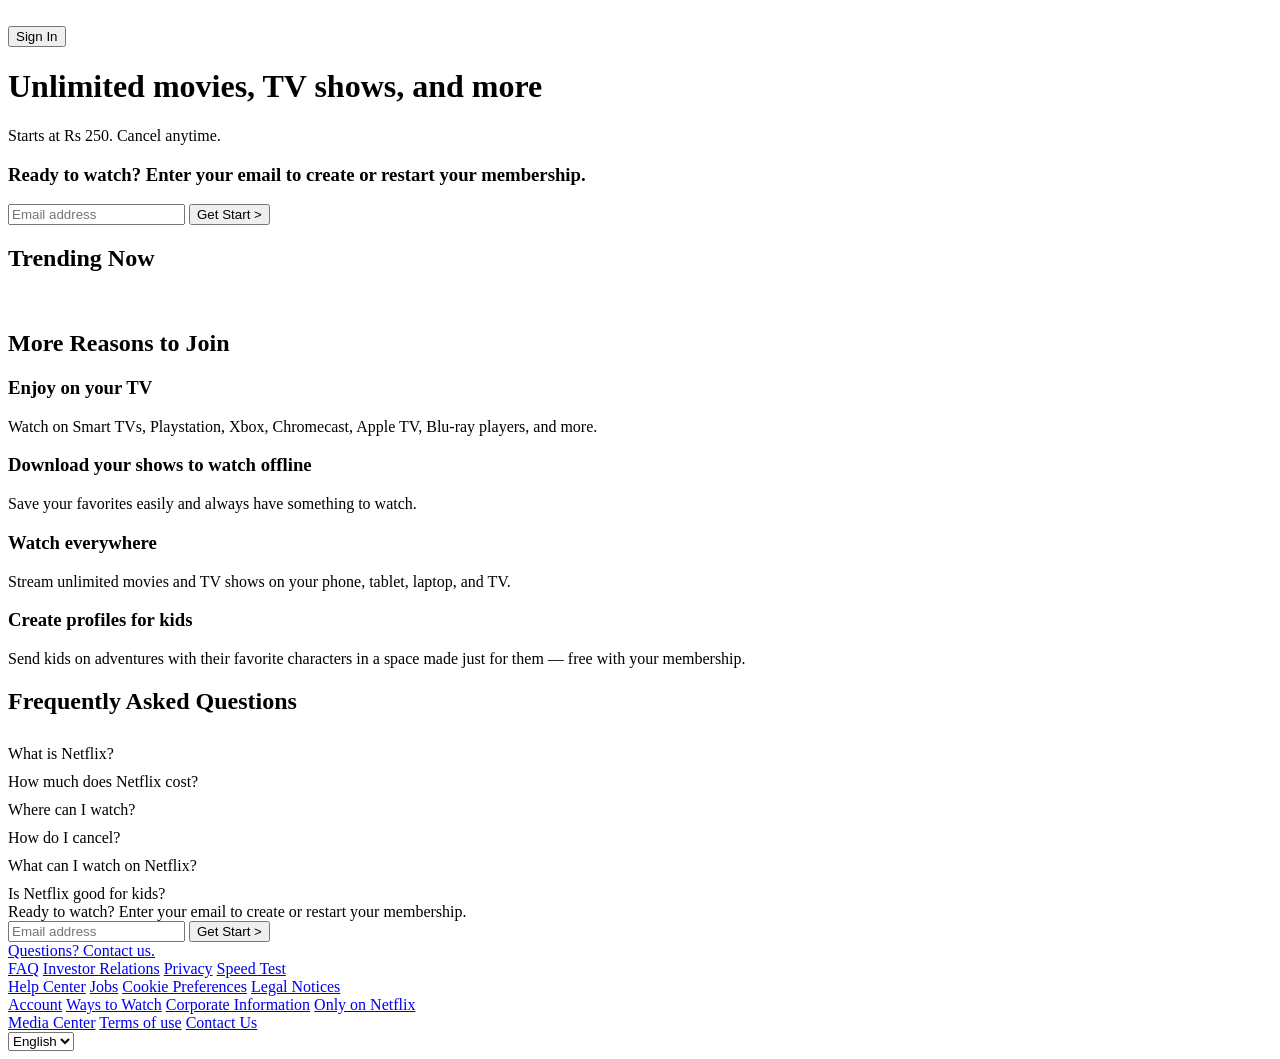
==== Netflix Clone/index.html @ eaae76aa "Create index.html" ====
<!DOCTYPE html>
<html lang="en">

<head>
    <meta charset="UTF-8">
    <meta name="viewport" content="width=device-width, initial-scale=1.0">
    <title>Netflix Pakistan - Watch TV Shows Online, Watch Movies Online</title>
    <link rel="shortcut icon" href="images/favicon.ico" type="image/x-icon">
    <link rel="stylesheet" href="style.css">
</head>

<body>
    <div class="section">
        <nav>
            <span><img src="images/Netflix_Logo_PMS.png" alt=""></span>
            <div>
                <button class="btn">Sign In</button>
            </div>
        </nav>
        <div class="demo">
            <h1 class="first-heading">Unlimited movies, TV shows, and more</h1>
            <p class="first-para">Starts at Rs 250. Cancel anytime.</p>
            <h3 class="third-heading">Ready to watch? Enter your email to create or restart your membership.</h3>
            <div class="email-box">
                <input type="text" placeholder="Email address">
                <button class="get-started">Get Start &gt;</button>
            </div>

        </div>
    </div>
    <div class="line"></div>

    <div class="images">

        <h2>Trending Now</h2>
        <div class="grid">
            <img src="images/Dhurandhar.webp" alt="">
            <img src="images/Taskaree.webp" alt="">
            <img src="images/The Night Agent.webp" alt="">
            <img src="images/Tere Ishk Mein.webp" alt="">
            <img src="images/Stranger Things.webp" alt="">
        </div>
        <h2>More Reasons to Join</h2>
        <div class="boxes">
            <div class="box1">
                <h3>Enjoy on your TV</h3>
                <p>Watch on Smart TVs, Playstation, Xbox, Chromecast, Apple TV, Blu-ray players, and more.</p>
            </div>
            <div class="box2">
                <h3>Download your shows to watch offline</h3>
                <p>Save your favorites easily and always have something to watch.</p>
            </div>
            <div class="box3">
                <h3>Watch everywhere</h3>
                <p>Stream unlimited movies and TV shows on your phone, tablet, laptop, and TV.</p>
            </div>
            <div class="box4">
                <h3>Create profiles for kids</h3>
                <p>Send kids on adventures with their favorite characters in a space made just for them — free with your
                    membership.</p>
            </div>
        </div>
    </div>
    <div class="line"></div>

    <section class="faqs">
        <h2>Frequently Asked Questions</h2>
        <div class="box">
            <span>What is Netflix?</span>
            <svg xmlns="http://www.w3.org/2000/svg" viewBox="0 0 24 24" width="24" height="24" color="currentColor"
                fill="none" stroke="white" stroke-width="1.5" stroke-linecap="round" stroke-linejoin="round">
                <path d="M12 4V20M20 12H4" />
            </svg>
        </div>

        <div class="box">
            <span>How much does Netflix cost?</span>
            <svg xmlns="http://www.w3.org/2000/svg" viewBox="0 0 24 24" width="24" height="24" color="currentColor"
                fill="none" stroke="white" stroke-width="1.5" stroke-linecap="round" stroke-linejoin="round">
                <path d="M12 4V20M20 12H4" />
            </svg>
        </div>
        <div class="box">
            <span>Where can I watch?</span>
            <svg xmlns="http://www.w3.org/2000/svg" viewBox="0 0 24 24" width="24" height="24" color="currentColor"
                fill="none" stroke="white" stroke-width="1.5" stroke-linecap="round" stroke-linejoin="round">
                <path d="M12 4V20M20 12H4" />
            </svg>
        </div>
        <div class="box">
            <span>How do I cancel?</span>
            <svg xmlns="http://www.w3.org/2000/svg" viewBox="0 0 24 24" width="24" height="24" color="currentColor"
                fill="none" stroke="white" stroke-width="1.5" stroke-linecap="round" stroke-linejoin="round">
                <path d="M12 4V20M20 12H4" />
            </svg>
        </div>
        </div>
        <div class="box">
            <span>What can I watch on Netflix?</span>
            <svg xmlns="http://www.w3.org/2000/svg" viewBox="0 0 24 24" width="24" height="24" color="currentColor"
                fill="none" stroke="white" stroke-width="1.5" stroke-linecap="round" stroke-linejoin="round">
                <path d="M12 4V20M20 12H4" />
            </svg>
        </div>

        <div class="box">
            <span>Is Netflix good for kids?</span>
            <svg xmlns="http://www.w3.org/2000/svg" viewBox="0 0 24 24" width="24" height="24" color="currentColor"
                fill="none" stroke="white" stroke-width="1.5" stroke-linecap="round" stroke-linejoin="round">
                <path d="M12 4V20M20 12H4" />
            </svg>
        </div>
        <div class="last">
            <div class="heading">
                <div>Ready to watch? Enter your email to create or restart your membership.</div>
                <input type="text" placeholder="Email address">
                <button>Get Start &gt;</button>
            </div>
        </div>
    </section>

    <div class="line"></div>

    <div class="contact">

        <a href="Questions? Contact us.">Questions? Contact us.</a>
    </div>
    <footer>
        <div class="items">
            <a href="faq">FAQ</a>
            <a href="Investor Relations">Investor Relations</a>
            <a href="Privacy">Privacy</a>
            <a href="Speed Test">Speed Test</a>
        </div>
        <div class="items">
            <a href="Help Center">Help Center</a>
            <a href="Jobs">Jobs</a>
            <a href="Cookie Preferences">Cookie Preferences</a>
            <a href="Legal Notices">Legal Notices</a>
        </div>
        <div class="items">
            <a href="Account">Account</a>
            <a href="Ways to Watch">Ways to Watch</a>
            <a href="Corporate Information">Corporate Information</a>
            <a href="Only on Netflix">Only on Netflix</a>
        </div>
        <div class="items">
            <a href="Media Center">Media Center</a>
            <a href="Terms of use">Terms of use</a>
            <a href="Contact Us">Contact Us</a>
        </div>

        <select name="" id="">
            <option value="">English</option>
        </select>

    </footer>


</body>

</html>
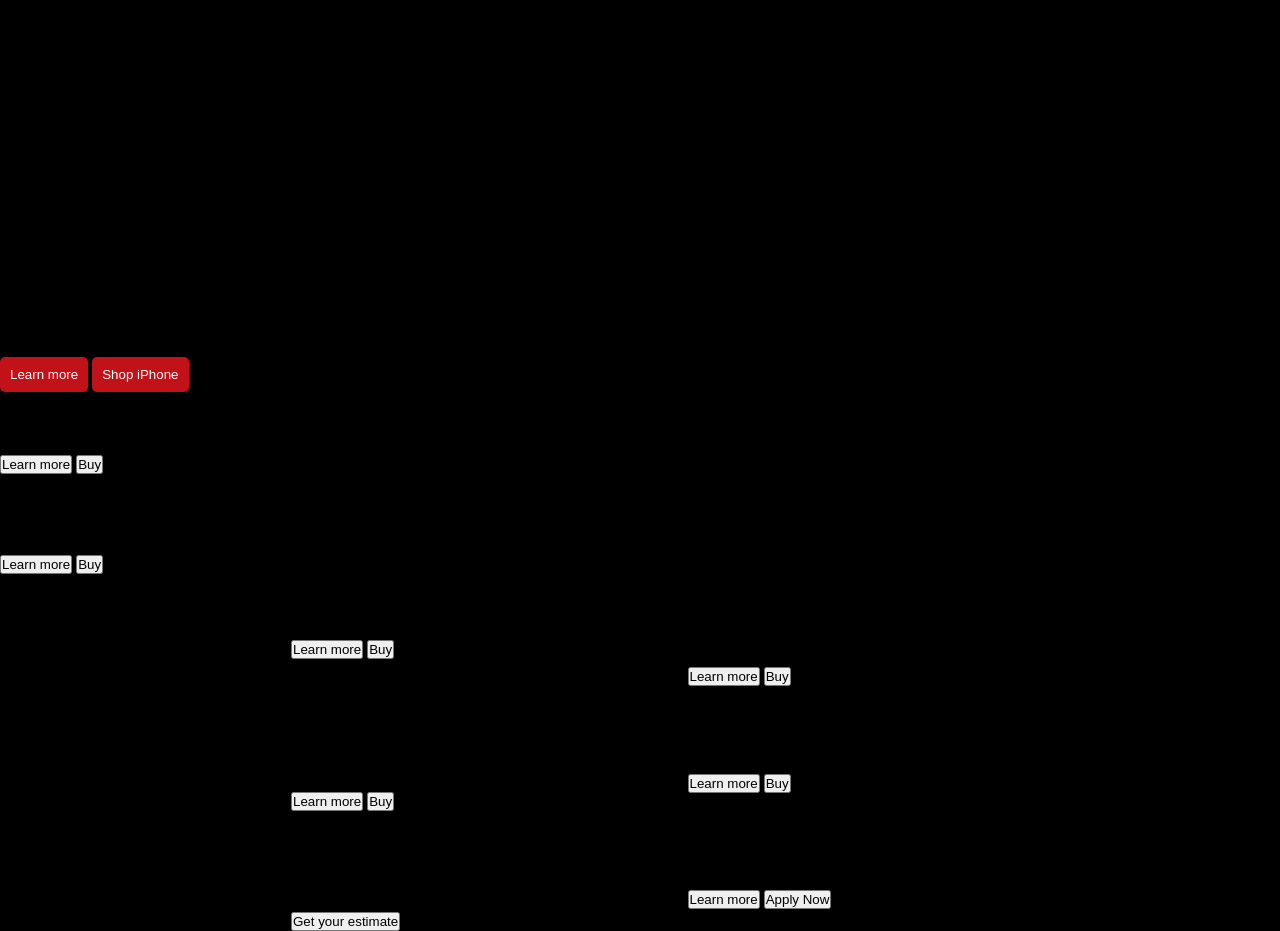
==== commit e7cafbf3: "Update index.html" ====
--- a/Netflix Clone/index.html
+++ b/Netflix Clone/index.html
@@ -4,159 +4,159 @@
 <head>
     <meta charset="UTF-8">
     <meta name="viewport" content="width=device-width, initial-scale=1.0">
-    <title>Netflix Pakistan - Watch TV Shows Online, Watch Movies Online</title>
-    <link rel="shortcut icon" href="images/favicon.ico" type="image/x-icon">
+    <link rel="shortcut icon" href="" type="image/x-icon">
     <link rel="stylesheet" href="style.css">
+    <title>Apple</title>
 </head>
 
 <body>
-    <div class="section">
-        <nav>
-            <span><img src="images/Netflix_Logo_PMS.png" alt=""></span>
+    <header>
+        <div class="nav-bar">
+            <ul>
+                <svg class="apple" height="44" viewBox="0 0 14 44" width="14" xmlns="http://www.w3.org/2000/svg">
+                    <path
+                        d="m13.0729 17.6825a3.61 3.61 0 0 0 -1.7248 3.0365 3.5132 3.5132 0 0 0 2.1379 3.2223 8.394 8.394 0 0 1 -1.0948 2.2618c-.6816.9812-1.3943 1.9623-2.4787 1.9623s-1.3633-.63-2.613-.63c-1.2187 0-1.6525.6507-2.644.6507s-1.6834-.9089-2.4787-2.0243a9.7842 9.7842 0 0 1 -1.6628-5.2776c0-3.0984 2.014-4.7405 3.9969-4.7405 1.0535 0 1.9314.6919 2.5924.6919.63 0 1.6112-.7333 2.8092-.7333a3.7579 3.7579 0 0 1 3.1604 1.5802zm-3.7284-2.8918a3.5615 3.5615 0 0 0 .8469-2.22 1.5353 1.5353 0 0 0 -.031-.32 3.5686 3.5686 0 0 0 -2.3445 1.2084 3.4629 3.4629 0 0 0 -.8779 2.1585 1.419 1.419 0 0 0 .031.2892 1.19 1.19 0 0 0 .2169.0207 3.0935 3.0935 0 0 0 2.1586-1.1368z">
+                    </path>
+                </svg>
+                <li>store</li>
+                <li>Mac</li>
+                <li>iPad</li>
+                <li>iPhone</li>
+                <li>Watch</li>
+                <li>Vision</li>
+                <li>AirPods</li>
+                <li>TV & Home</li>
+                <li>Entertainment</li>
+                <li>Accessories</li>
+                <li>Support</li>
+                <svg class="search" xmlns="http://www.w3.org/2000/svg" width="15px" height="44px" viewBox="0 0 15 44">
+                    <path
+                        d="M14.298,27.202l-3.87-3.87c0.701-0.929,1.122-2.081,1.122-3.332c0-3.06-2.489-5.55-5.55-5.55c-3.06,0-5.55,2.49-5.55,5.55 c0,3.061,2.49,5.55,5.55,5.55c1.251,0,2.403-0.421,3.332-1.122l3.87,3.87c0.151,0.151,0.35,0.228,0.548,0.228 s0.396-0.076,0.548-0.228C14.601,27.995,14.601,27.505,14.298,27.202z M1.55,20c0-2.454,1.997-4.45,4.45-4.45 c2.454,0,4.45,1.997,4.45,4.45S8.454,24.45,6,24.45C3.546,24.45,1.55,22.454,1.55,20z">
+                    </path>
+                </svg>
+                <svg height="44" viewBox="0 0 14 44" width="14" xmlns="http://www.w3.org/2000/svg">
+                    <path
+                        d="m11.3535 16.0283h-1.0205a3.4229 3.4229 0 0 0 -3.333-2.9648 3.4229 3.4229 0 0 0 -3.333 2.9648h-1.02a2.1184 2.1184 0 0 0 -2.117 2.1162v7.7155a2.1186 2.1186 0 0 0 2.1162 2.1167h8.707a2.1186 2.1186 0 0 0 2.1168-2.1167v-7.7155a2.1184 2.1184 0 0 0 -2.1165-2.1162zm-4.3535-1.8652a2.3169 2.3169 0 0 1 2.2222 1.8652h-4.4444a2.3169 2.3169 0 0 1 2.2222-1.8652zm5.37 11.6969a1.0182 1.0182 0 0 1 -1.0166 1.0171h-8.7069a1.0182 1.0182 0 0 1 -1.0165-1.0171v-7.7155a1.0178 1.0178 0 0 1 1.0166-1.0166h8.707a1.0178 1.0178 0 0 1 1.0164 1.0166z">
+                    </path>
+                </svg>
+            </ul>
+        </div>
+    </header>
+
+    <main>
+        <section class="hero">
+            <div class="img">
+                <img src="Images/hero_iphone.jpg" alt="">
+            </div>
+            <div class="content">
+                <h1 class="iphone-title">iPhone</h1>
+                <p class="iphone-lineup">Meet the latest iPhone lineup.</p>
+                <div class="btn-group-1">
+                    <button class="btn btn-1">Learn more</button>
+                    <button class="btn btn-2">Shop iPhone</button>
+                </div>
+            </div>
+        </section>
+
+        <section class="second">
+            <div class="img">
+                <img src="Images/hero_macbook.jpg" alt="">
+            </div>
+            <div class="content-MacBook">
+                <h2>MacBook Neo</h2>
+                <p>Amazing Mac. Surprising price.</p>
+                <div class="btn-group-2">
+                    <button class="btn-1">Learn more</button>
+                    <button class="btn-2">Buy</button>
+                </div>
+            </div>
+        </section>
+
+        <section class="third">
+            <div class="img">
+                <img src="Images/hero_ipad_large.jpg" alt="">
+            </div>
             <div>
-                <button class="btn">Sign In</button>
+                <h2>iPad Pro</h2>
+                <p>Advanced AI performance <br> and game-changing capabilities.</p>
             </div>
-        </nav>
-        <div class="demo">
-            <h1 class="first-heading">Unlimited movies, TV shows, and more</h1>
-            <p class="first-para">Starts at Rs 250. Cancel anytime.</p>
-            <h3 class="third-heading">Ready to watch? Enter your email to create or restart your membership.</h3>
-            <div class="email-box">
-                <input type="text" placeholder="Email address">
-                <button class="get-started">Get Start &gt;</button>
+            <div class="btn-group-3">
+                <button class="btn-1">Learn more</button>
+                <button class="btn-2">Buy</button>
+            </div>
+        </section>
+
+        <section class="grid">
+            <div class="img-1">
+                <img class="picture" src="Images/promo_ipad_air.jpg" alt="">
+                <img class="picture-2" src="Images/promo_logo_ipad.png" alt="">
+                <p>Now supercharged by M4.</p>
+                <div>
+                    <button class="btn-1">Learn more</button>
+                    <button class="btn-2">Buy</button>
+                </div>
             </div>
 
-        </div>
-    </div>
-    <div class="line"></div>
+            <div class="img-2">
+                <img src="Images/promo_macbook_pro.jpg" alt="">
+                <h2>MacBook Pro</h2>
+                <p>Now with M5, M5 Pro, and M5 Max.</p>
+                <div>
+                    <button class="btn-1">Learn more</button>
+                    <button class="btn-2">Buy</button>
+                </div>
+            </div>
 
-    <div class="images">
+            <div class="img-3">
+                <img src="Images/promo_airpodspro_3.jpg" alt="">
+                <h2>AirPods Pro 3</h2>
+                <p style="text-align: center;">The world's best in-ears
+                    <br>
+                    Active Noise Cancellation.
+                </p>
+                <div>
+                    <button class="btn-1">Learn more</button>
+                    <button class="btn-2">Buy</button>
+                </div>
+            </div>
 
-        <h2>Trending Now</h2>
-        <div class="grid">
-            <img src="images/Dhurandhar.webp" alt="">
-            <img src="images/Taskaree.webp" alt="">
-            <img src="images/The Night Agent.webp" alt="">
-            <img src="images/Tere Ishk Mein.webp" alt="">
-            <img src="images/Stranger Things.webp" alt="">
-        </div>
-        <h2>More Reasons to Join</h2>
-        <div class="boxes">
-            <div class="box1">
-                <h3>Enjoy on your TV</h3>
-                <p>Watch on Smart TVs, Playstation, Xbox, Chromecast, Apple TV, Blu-ray players, and more.</p>
+            <div class="img-4">
+                <img src="Images/section-macbook.jpg" alt="">
+                <h2>MacBook Air</h2>
+                <p>Now supercharged by M5.</p>
+                <div>
+                    <button class="btn-1">Learn more</button>
+                    <button class="btn-2">Buy</button>
+                </div>
             </div>
-            <div class="box2">
-                <h3>Download your shows to watch offline</h3>
-                <p>Save your favorites easily and always have something to watch.</p>
+            <div class="img-5">
+                <img class="picture" src="Images/promo_logo_iphone.png" alt="">
+                <img class="picture-2" src="Images/promo_iphone_tradein.jpg" alt="">
+                <p>Get up to $195-$685 <br>
+                    in credit when you trade in <br>
+                    iPhone 13 or higher.<sup>1</sup>
+                <p>
+                <div>
+                    <button class="btn-1">Get your estimate</button>
+                </div>
             </div>
-            <div class="box3">
-                <h3>Watch everywhere</h3>
-                <p>Stream unlimited movies and TV shows on your phone, tablet, laptop, and TV.</p>
+
+            <div class="img-6">
+                <img class="picture" src="Images/promo_apple_card__5cm7draujpey_large.png" alt="">
+                <img class="picture-2" src="Images/promo_apple_card.jpg" alt="">
+                <p>Get up to 3% Daily Cash back <br>
+                    with every purchase.<br>
+                <p>
+                <div>
+                    <button class="btn-1">Learn more</button>
+                    <button class="btn-2">Apply Now</button>
+                </div>
             </div>
-            <div class="box4">
-                <h3>Create profiles for kids</h3>
-                <p>Send kids on adventures with their favorite characters in a space made just for them — free with your
-                    membership.</p>
-            </div>
-        </div>
-    </div>
-    <div class="line"></div>
-
-    <section class="faqs">
-        <h2>Frequently Asked Questions</h2>
-        <div class="box">
-            <span>What is Netflix?</span>
-            <svg xmlns="http://www.w3.org/2000/svg" viewBox="0 0 24 24" width="24" height="24" color="currentColor"
-                fill="none" stroke="white" stroke-width="1.5" stroke-linecap="round" stroke-linejoin="round">
-                <path d="M12 4V20M20 12H4" />
-            </svg>
-        </div>
-
-        <div class="box">
-            <span>How much does Netflix cost?</span>
-            <svg xmlns="http://www.w3.org/2000/svg" viewBox="0 0 24 24" width="24" height="24" color="currentColor"
-                fill="none" stroke="white" stroke-width="1.5" stroke-linecap="round" stroke-linejoin="round">
-                <path d="M12 4V20M20 12H4" />
-            </svg>
-        </div>
-        <div class="box">
-            <span>Where can I watch?</span>
-            <svg xmlns="http://www.w3.org/2000/svg" viewBox="0 0 24 24" width="24" height="24" color="currentColor"
-                fill="none" stroke="white" stroke-width="1.5" stroke-linecap="round" stroke-linejoin="round">
-                <path d="M12 4V20M20 12H4" />
-            </svg>
-        </div>
-        <div class="box">
-            <span>How do I cancel?</span>
-            <svg xmlns="http://www.w3.org/2000/svg" viewBox="0 0 24 24" width="24" height="24" color="currentColor"
-                fill="none" stroke="white" stroke-width="1.5" stroke-linecap="round" stroke-linejoin="round">
-                <path d="M12 4V20M20 12H4" />
-            </svg>
-        </div>
-        </div>
-        <div class="box">
-            <span>What can I watch on Netflix?</span>
-            <svg xmlns="http://www.w3.org/2000/svg" viewBox="0 0 24 24" width="24" height="24" color="currentColor"
-                fill="none" stroke="white" stroke-width="1.5" stroke-linecap="round" stroke-linejoin="round">
-                <path d="M12 4V20M20 12H4" />
-            </svg>
-        </div>
-
-        <div class="box">
-            <span>Is Netflix good for kids?</span>
-            <svg xmlns="http://www.w3.org/2000/svg" viewBox="0 0 24 24" width="24" height="24" color="currentColor"
-                fill="none" stroke="white" stroke-width="1.5" stroke-linecap="round" stroke-linejoin="round">
-                <path d="M12 4V20M20 12H4" />
-            </svg>
-        </div>
-        <div class="last">
-            <div class="heading">
-                <div>Ready to watch? Enter your email to create or restart your membership.</div>
-                <input type="text" placeholder="Email address">
-                <button>Get Start &gt;</button>
-            </div>
-        </div>
-    </section>
-
-    <div class="line"></div>
-
-    <div class="contact">
-
-        <a href="Questions? Contact us.">Questions? Contact us.</a>
-    </div>
-    <footer>
-        <div class="items">
-            <a href="faq">FAQ</a>
-            <a href="Investor Relations">Investor Relations</a>
-            <a href="Privacy">Privacy</a>
-            <a href="Speed Test">Speed Test</a>
-        </div>
-        <div class="items">
-            <a href="Help Center">Help Center</a>
-            <a href="Jobs">Jobs</a>
-            <a href="Cookie Preferences">Cookie Preferences</a>
-            <a href="Legal Notices">Legal Notices</a>
-        </div>
-        <div class="items">
-            <a href="Account">Account</a>
-            <a href="Ways to Watch">Ways to Watch</a>
-            <a href="Corporate Information">Corporate Information</a>
-            <a href="Only on Netflix">Only on Netflix</a>
-        </div>
-        <div class="items">
-            <a href="Media Center">Media Center</a>
-            <a href="Terms of use">Terms of use</a>
-            <a href="Contact Us">Contact Us</a>
-        </div>
-
-        <select name="" id="">
-            <option value="">English</option>
-        </select>
-
-    </footer>
 
 
+        </section>
+
+    </main>
 </body>
 
 </html>
--- a/Netflix Clone/style.css
+++ b/Netflix Clone/style.css
@@ -0,0 +1,534 @@
+* {
+    margin: 0;
+    padding: 0;
+}
+
+body {
+    background-color: black;
+}
+
+.section {
+    background-image: url("images/background.jpg");
+    background-position: center center;
+    background-size: cover;
+    background-repeat: no-repeat;
+    min-height: 80vh;
+    position: relative;
+}
+
+.section .demo {
+    min-height: 80vh;
+    width: 100%;
+    position: absolute;
+    top: 0;
+    background-color: rgba(0, 0, 0, 0.7);
+    display: flex;
+    justify-content: center;
+    align-items: center;
+    flex-direction: column;
+    font-size: 30px;
+    font-weight: 900;
+    font-family: "Netflix Sans", "Helvetica Neue", "Segoe UI", Roboto, Ubuntu, sans-serif;
+    gap: 20px;
+}
+
+
+.btn {
+    background-color: #c11119;
+    color: rgb(255, 255, 255);
+    padding: 10px;
+    border: none;
+    border-radius: 5px;
+    position: relative;
+    z-index: 1;
+    cursor: pointer;
+}
+
+nav {
+    display: flex;
+    justify-content: space-between;
+    align-items: center;
+    width: 60vw;
+    height: 100px;
+    margin: auto;
+}
+
+nav img {
+    width: 200px;
+    position: relative;
+    z-index: 1;
+}
+
+@media screen and (max-width: 1300px) {
+
+    nav img {
+        width: 150px;
+        position: relative;
+        z-index: 1;
+    }
+}
+
+@media screen and (max-width: 700px) {
+    nav img {
+        width: 90px;
+        display: flex;
+        justify-content: space-around;
+        align-items: center;
+    }
+}
+
+.first-heading {
+    width: 40%;
+    color: #ffffff;
+    text-align: center;
+    margin-bottom: 20px;
+}
+
+.first-para {
+    color: #ffffff;
+    text-align: center;
+    font-weight: 500;
+    font-size: 20px;
+}
+
+.third-heading {
+    color: #ffffff;
+    font-size: 16px;
+    font-weight: 400;
+    font-family: sans-serif;
+}
+
+@media screen and (max-width: 430px) {
+
+    .first-heading {
+        width: 100%;
+        color: #ffffff;
+        text-align: center;
+        margin-bottom: 20px;
+        font-size: small;
+    }
+}
+
+@media screen and (max-width: 330px) {
+
+    .first-heading {
+        width: 100%;
+        color: #ffffff;
+        text-align: center;
+        /* margin-bottom: 20px; */
+        font-size: small;
+        padding-top: 30px;
+    }
+}
+
+.email-box {
+    display: flex;
+    gap: 5px;
+}
+
+.email-box input {
+    height: 45px;
+    width: 500px;
+    padding: 5px;
+    padding-left: 15px;
+    border-radius: 5px;
+    background-color: rgb(0, 0, 0, 0.4);
+    border: 1px solid rgb(79, 66, 66);
+    color: #ffffff;
+}
+
+.email-box button {
+    background-color: #c11119;
+    color: #ffffff;
+    border: none;
+    width: 180px;
+    height: 55px;
+    font-size: 24px;
+    font-weight: 500;
+    font-family: sans-serif;
+    padding: 10px;
+    border-radius: 5px;
+    cursor: pointer;
+}
+
+.images {
+    min-height: 80vh;
+}
+
+.line {
+    width: 100%;
+    margin: auto;
+    height: 5px;
+    background: linear-gradient(to right, rgb(181, 55, 55), purple);
+
+}
+
+.images h2 {
+    width: 60vw;
+    margin: auto;
+    padding-top: 50px;
+    color: #ffffff;
+    font-family: sans-serif;
+    font-weight: 700;
+    font-size: 32px;
+}
+
+.grid {
+    width: 60vw;
+    margin: auto;
+    display: grid;
+    grid-template-columns: 1fr 1fr 1fr 1fr 1fr;
+    justify-content: center;
+    padding-left: 70px;
+    padding-top: 30px;
+    gap: 50px;
+    cursor: pointer;
+}
+
+.grid img {
+    border-radius: 10px;
+    width: 100%;
+}
+
+@media screen and (max-width: 1300px) {
+
+    .grid {
+        display: grid;
+        grid-template-columns: 1fr 1fr;
+        gap: 25px;
+    }
+}
+
+.images h2 {
+    width: 60vw;
+    margin: auto;
+    color: #ffffff;
+    font-family: sans-serif;
+    font-size: 32px;
+    font-weight: 700;
+    padding-top: 60px;
+}
+
+.boxes {
+    width: 65vw;
+    margin: auto;
+    display: grid;
+    grid-template-columns: 1fr 1fr 1fr 1fr;
+    justify-content: center;
+    /* padding-left: 70px; */
+    padding-top: 30px;
+    gap: 30px;
+}
+
+.boxes h3 {
+    color: #ffffff;
+    font-family: sans-serif;
+    font-size: 24px;
+    padding: 20px;
+    padding-top: 30px;
+}
+
+.boxes p {
+    color: #bbbcc4;
+    font-family: sans-serif;
+    padding-left: 20px;
+    padding-right: 20px;
+    line-height: 30px;
+}
+
+.boxes div {
+    height: 300px;
+    background: linear-gradient(to right, #1a2043, #1e1528);
+    border-radius: 15px;
+    margin-bottom: 50px;
+}
+
+.faqs h2 {
+    width: 60vw;
+    margin: auto;
+    margin-top: 32px;
+    margin-bottom: 20px;
+    color: #ffffff;
+    font-family: sans-serif;
+    font-size: 34px;
+    font-weight: 700;
+
+}
+
+.box {
+    display: flex;
+    justify-content: space-between;
+    align-items: center;
+    width: 60vw;
+    background-color: #2d2d2d;
+    padding: 24px;
+    cursor: pointer;
+    color: #ffffff;
+    font-family: sans-serif;
+    margin: 10px auto;
+    height: 30px;
+    transition-duration: 500ms;
+    transition-timing-function: ease-out;
+}
+
+.box:hover {
+    background-color: #414141;
+}
+
+.heading {
+    text-align: center;
+    color: #ffffff;
+    margin-top: 50px;
+    font-family: sans-serif;
+    font-size: 16px;
+    font-weight: 400;
+}
+
+.last {
+    display: flex;
+    justify-content: center;
+    align-items: center;
+    margin-bottom: 20px;
+}
+
+.last input {
+    height: 45px;
+    width: 500px;
+    padding: 5px;
+    padding-left: 15px;
+    border-radius: 5px;
+    background-color: rgb(0, 0, 0, 0.4);
+    border: 1px solid rgb(79, 66, 66);
+    color: #ffffff;
+    margin: 10px;
+}
+
+@media screen and (max-width: 700px) {
+
+    .last input {
+        height: 35px;
+        width: 200px;
+        padding: 5px;
+        padding-left: 15px;
+        border-radius: 5px;
+        background-color: rgb(0, 0, 0, 0.4);
+        border: 1px solid rgb(79, 66, 66);
+        color: #ffffff;
+        margin: 10px;
+    }
+
+    .heading:first-child {
+        text-align: center;
+        padding-left: 10px;
+        margin: 5px 10px;
+    }
+
+    .last button {
+        background-color: #c11119;
+        color: #ffffff;
+        border: none;
+        width: 100px;
+        height: 35px;
+        font-size: 20px;
+        font-weight: 400;
+        font-family: sans-serif;
+        border-radius: 5px;
+        cursor: pointer;
+    }
+}
+
+.last button {
+    background-color: #c11119;
+    color: #ffffff;
+    border: none;
+    width: 180px;
+    height: 52px;
+    font-size: 24px;
+    font-weight: 500;
+    font-family: sans-serif;
+    border-radius: 5px;
+    cursor: pointer;
+}
+
+footer {
+    display: grid;
+    grid-template-columns: 1fr 1fr 1fr 1fr;
+    width: 60vw;
+    height: 30vh;
+    margin: auto;
+    font-size: 14px;
+    font-family: sans-serif;
+    font-weight: 400;
+}
+
+footer .items {
+    display: flex;
+    flex-direction: column;
+    gap: 20px;
+}
+
+footer a {
+    color: #a8b3b3;
+}
+
+.contact {
+    margin: 30px 19vw;
+    font-size: 16px;
+    font-weight: 400;
+    font-family: sans-serif;
+}
+
+.contact a {
+    color: #a8b3b3;
+}
+
+select {
+    background-color: rgba(0, 0, 0, 0.055);
+    color: #ffffff;
+    height: 40px;
+    width: 100px;
+    border: 2px solid rgb(165, 161, 161);
+    font-size: 14px;
+    font-weight: 400;
+    font-family: sans-serif;
+    border-radius: 5px;
+}
+
+@media screen and (max-width: 1300px) {
+
+    footer {
+        display: grid;
+        grid-template-columns: 1fr 1fr;
+        gap: 25px;
+    }
+}
+
+
+footer a {
+    font-size: 14px;
+    color: #a8b3b3;
+}
+
+footer .items {
+    display: flex;
+    flex-direction: column;
+    gap: 23px;
+}
+
+@media screen and (max-width: 1300px) {
+
+    .boxes {
+        display: grid;
+        grid-template-columns: 1fr 1fr;
+        gap: 25px;
+    }
+}
+
+@media screen and (max-width: 700px) {
+
+    .boxes {
+        display: grid;
+        grid-template-columns: 1fr;
+        gap: 25px;
+    }
+}
+
+@media screen and (max-width: 700px) {
+
+    .grid {
+        display: grid;
+        grid-template-columns: 1fr;
+        gap: 25px;
+        padding-right: 60px;
+    }
+}
+
+@media screen and (max-width: 1300px) {
+
+    .demo .first-heading {
+        font-size: 34px;
+    }
+
+    .demo .third-heading {
+        display: flex;
+        flex-direction: column;
+        flex-wrap: wrap;
+        text-align: center;
+    }
+}
+
+@media screen and (max-width: 1300px) {
+
+    .email-box button {
+        background-color: #c11119;
+        color: #ffffff;
+        border: none;
+        width: 100px;
+        height: 35px;
+        font-size: 14px;
+        font-weight: 400;
+        font-family: sans-serif;
+        padding: 10px;
+        border-radius: 5px;
+        cursor: pointer;
+    }
+
+    .email-box input {
+        height: 28px;
+        width: 300px;
+        padding: 5px;
+        padding-left: 10px;
+        border-radius: 5px;
+        background-color: rgb(0, 0, 0, 0.4);
+        border: 1px solid rgb(79, 66, 66);
+        color: #ffffff;
+    }
+}
+
+@media screen and (max-width: 700px) {
+
+    .email-box button {
+        background-color: #c11119;
+        color: #ffffff;
+        border: none;
+        width: 100px;
+        height: 35px;
+        font-size: 14px;
+        font-weight: 400;
+        font-family: sans-serif;
+        padding: 10px;
+        border-radius: 5px;
+        cursor: pointer;
+    }
+
+    .email-box input {
+        height: 28px;
+        width: 200px;
+        padding: 5px;
+        padding-left: 10px;
+        border-radius: 5px;
+        background-color: rgb(0, 0, 0, 0.4);
+        border: 1px solid rgb(79, 66, 66);
+        color: #ffffff;
+    }
+}
+
+@media screen and (max-width: 700px) {
+    .faqs h2 {
+        text-align: center;
+        font-size: 25px;
+    }
+}
+
+.paragraph {
+    display: flex;
+
+}
+
+@media screen and (max-width: 700px) {
+
+    .images h2 {
+        text-align: center;
+        font-size: 24px;
+    }
+}
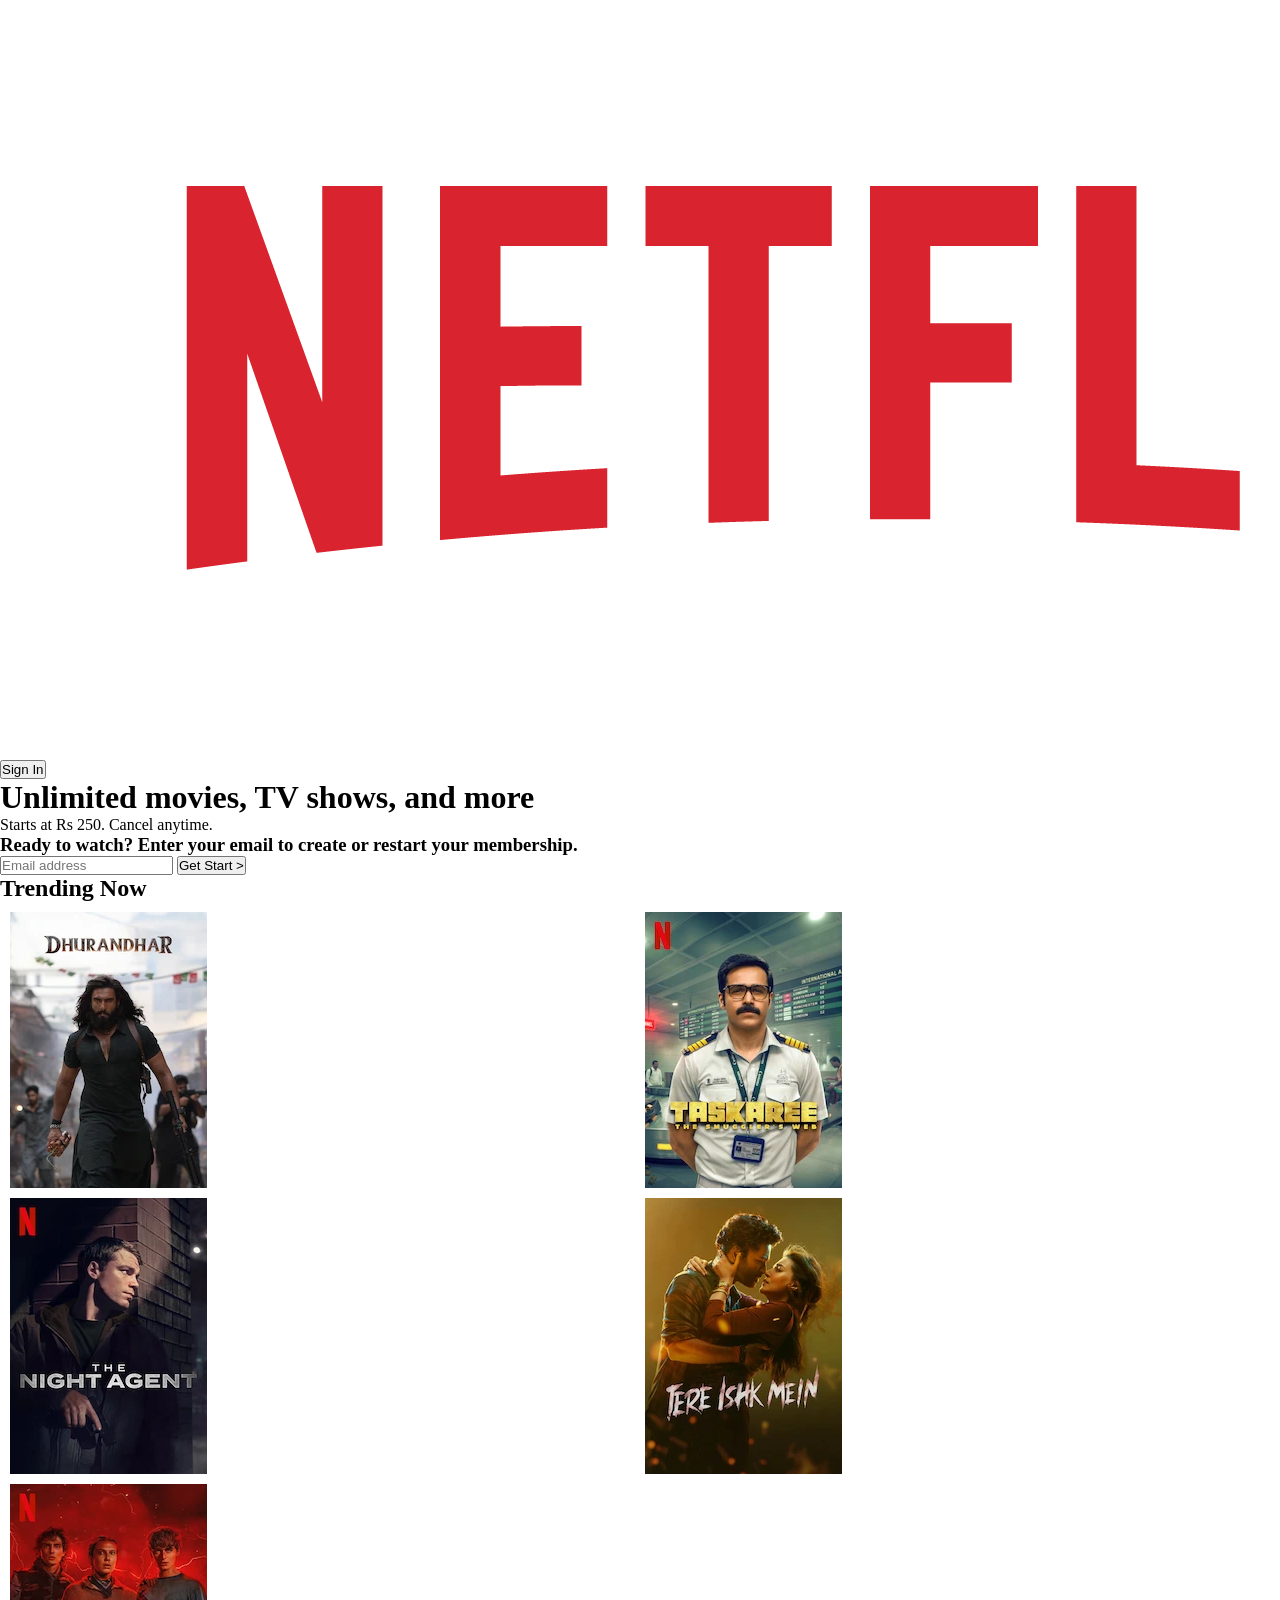
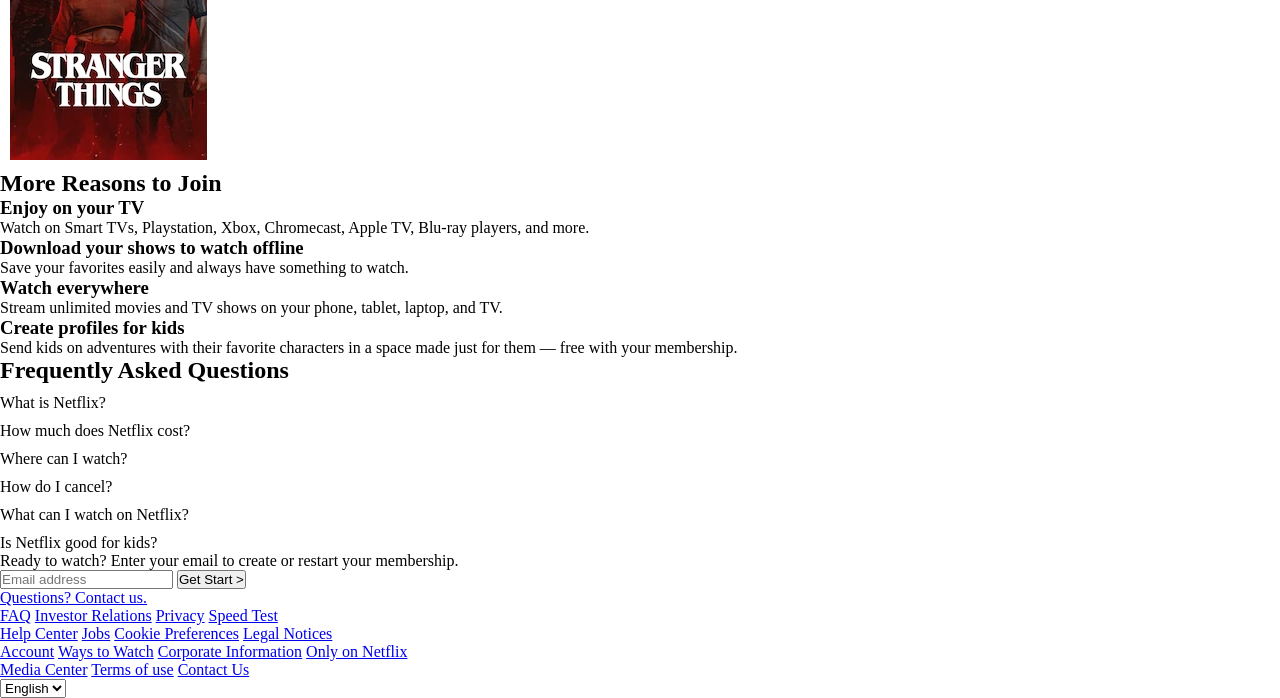
==== commit 3dd23e0b: "Update Netflix Clone index.html structure and content" ====
--- a/Netflix Clone/index.html
+++ b/Netflix Clone/index.html
@@ -4,159 +4,159 @@
 <head>
     <meta charset="UTF-8">
     <meta name="viewport" content="width=device-width, initial-scale=1.0">
-    <link rel="shortcut icon" href="" type="image/x-icon">
+    <title>Netflix Pakistan - Watch TV Shows Online, Watch Movies Online</title>
+    <link rel="shortcut icon" href="images/favicon.ico" type="image/x-icon">
     <link rel="stylesheet" href="style.css">
-    <title>Apple</title>
 </head>
 
 <body>
-    <header>
-        <div class="nav-bar">
-            <ul>
-                <svg class="apple" height="44" viewBox="0 0 14 44" width="14" xmlns="http://www.w3.org/2000/svg">
-                    <path
-                        d="m13.0729 17.6825a3.61 3.61 0 0 0 -1.7248 3.0365 3.5132 3.5132 0 0 0 2.1379 3.2223 8.394 8.394 0 0 1 -1.0948 2.2618c-.6816.9812-1.3943 1.9623-2.4787 1.9623s-1.3633-.63-2.613-.63c-1.2187 0-1.6525.6507-2.644.6507s-1.6834-.9089-2.4787-2.0243a9.7842 9.7842 0 0 1 -1.6628-5.2776c0-3.0984 2.014-4.7405 3.9969-4.7405 1.0535 0 1.9314.6919 2.5924.6919.63 0 1.6112-.7333 2.8092-.7333a3.7579 3.7579 0 0 1 3.1604 1.5802zm-3.7284-2.8918a3.5615 3.5615 0 0 0 .8469-2.22 1.5353 1.5353 0 0 0 -.031-.32 3.5686 3.5686 0 0 0 -2.3445 1.2084 3.4629 3.4629 0 0 0 -.8779 2.1585 1.419 1.419 0 0 0 .031.2892 1.19 1.19 0 0 0 .2169.0207 3.0935 3.0935 0 0 0 2.1586-1.1368z">
-                    </path>
-                </svg>
-                <li>store</li>
-                <li>Mac</li>
-                <li>iPad</li>
-                <li>iPhone</li>
-                <li>Watch</li>
-                <li>Vision</li>
-                <li>AirPods</li>
-                <li>TV & Home</li>
-                <li>Entertainment</li>
-                <li>Accessories</li>
-                <li>Support</li>
-                <svg class="search" xmlns="http://www.w3.org/2000/svg" width="15px" height="44px" viewBox="0 0 15 44">
-                    <path
-                        d="M14.298,27.202l-3.87-3.87c0.701-0.929,1.122-2.081,1.122-3.332c0-3.06-2.489-5.55-5.55-5.55c-3.06,0-5.55,2.49-5.55,5.55 c0,3.061,2.49,5.55,5.55,5.55c1.251,0,2.403-0.421,3.332-1.122l3.87,3.87c0.151,0.151,0.35,0.228,0.548,0.228 s0.396-0.076,0.548-0.228C14.601,27.995,14.601,27.505,14.298,27.202z M1.55,20c0-2.454,1.997-4.45,4.45-4.45 c2.454,0,4.45,1.997,4.45,4.45S8.454,24.45,6,24.45C3.546,24.45,1.55,22.454,1.55,20z">
-                    </path>
-                </svg>
-                <svg height="44" viewBox="0 0 14 44" width="14" xmlns="http://www.w3.org/2000/svg">
-                    <path
-                        d="m11.3535 16.0283h-1.0205a3.4229 3.4229 0 0 0 -3.333-2.9648 3.4229 3.4229 0 0 0 -3.333 2.9648h-1.02a2.1184 2.1184 0 0 0 -2.117 2.1162v7.7155a2.1186 2.1186 0 0 0 2.1162 2.1167h8.707a2.1186 2.1186 0 0 0 2.1168-2.1167v-7.7155a2.1184 2.1184 0 0 0 -2.1165-2.1162zm-4.3535-1.8652a2.3169 2.3169 0 0 1 2.2222 1.8652h-4.4444a2.3169 2.3169 0 0 1 2.2222-1.8652zm5.37 11.6969a1.0182 1.0182 0 0 1 -1.0166 1.0171h-8.7069a1.0182 1.0182 0 0 1 -1.0165-1.0171v-7.7155a1.0178 1.0178 0 0 1 1.0166-1.0166h8.707a1.0178 1.0178 0 0 1 1.0164 1.0166z">
-                    </path>
-                </svg>
-            </ul>
-        </div>
-    </header>
-
-    <main>
-        <section class="hero">
-            <div class="img">
-                <img src="Images/hero_iphone.jpg" alt="">
+    <div class="section">
+        <nav>
+            <span><img src="images/Netflix_Logo_PMS.png" alt=""></span>
+            <div>
+                <button class="btn">Sign In</button>
             </div>
-            <div class="content">
-                <h1 class="iphone-title">iPhone</h1>
-                <p class="iphone-lineup">Meet the latest iPhone lineup.</p>
-                <div class="btn-group-1">
-                    <button class="btn btn-1">Learn more</button>
-                    <button class="btn btn-2">Shop iPhone</button>
-                </div>
-            </div>
-        </section>
-
-        <section class="second">
-            <div class="img">
-                <img src="Images/hero_macbook.jpg" alt="">
-            </div>
-            <div class="content-MacBook">
-                <h2>MacBook Neo</h2>
-                <p>Amazing Mac. Surprising price.</p>
-                <div class="btn-group-2">
-                    <button class="btn-1">Learn more</button>
-                    <button class="btn-2">Buy</button>
-                </div>
-            </div>
-        </section>
-
-        <section class="third">
-            <div class="img">
-                <img src="Images/hero_ipad_large.jpg" alt="">
-            </div>
-            <div>
-                <h2>iPad Pro</h2>
-                <p>Advanced AI performance <br> and game-changing capabilities.</p>
-            </div>
-            <div class="btn-group-3">
-                <button class="btn-1">Learn more</button>
-                <button class="btn-2">Buy</button>
-            </div>
-        </section>
-
-        <section class="grid">
-            <div class="img-1">
-                <img class="picture" src="Images/promo_ipad_air.jpg" alt="">
-                <img class="picture-2" src="Images/promo_logo_ipad.png" alt="">
-                <p>Now supercharged by M4.</p>
-                <div>
-                    <button class="btn-1">Learn more</button>
-                    <button class="btn-2">Buy</button>
-                </div>
+        </nav>
+        <div class="demo">
+            <h1 class="first-heading">Unlimited movies, TV shows, and more</h1>
+            <p class="first-para">Starts at Rs 250. Cancel anytime.</p>
+            <h3 class="third-heading">Ready to watch? Enter your email to create or restart your membership.</h3>
+            <div class="email-box">
+                <input type="text" placeholder="Email address">
+                <button class="get-started">Get Start &gt;</button>
             </div>
 
-            <div class="img-2">
-                <img src="Images/promo_macbook_pro.jpg" alt="">
-                <h2>MacBook Pro</h2>
-                <p>Now with M5, M5 Pro, and M5 Max.</p>
-                <div>
-                    <button class="btn-1">Learn more</button>
-                    <button class="btn-2">Buy</button>
-                </div>
+        </div>
+    </div>
+    <div class="line"></div>
+
+    <div class="images">
+
+        <h2>Trending Now</h2>
+        <div class="grid">
+            <img src="images/Dhurandhar.webp" alt="">
+            <img src="images/Taskaree.webp" alt="">
+            <img src="images/The Night Agent.webp" alt="">
+            <img src="images/Tere Ishk Mein.webp" alt="">
+            <img src="images/Stranger Things.webp" alt="">
+        </div>
+        <h2>More Reasons to Join</h2>
+        <div class="boxes">
+            <div class="box1">
+                <h3>Enjoy on your TV</h3>
+                <p>Watch on Smart TVs, Playstation, Xbox, Chromecast, Apple TV, Blu-ray players, and more.</p>
             </div>
+            <div class="box2">
+                <h3>Download your shows to watch offline</h3>
+                <p>Save your favorites easily and always have something to watch.</p>
+            </div>
+            <div class="box3">
+                <h3>Watch everywhere</h3>
+                <p>Stream unlimited movies and TV shows on your phone, tablet, laptop, and TV.</p>
+            </div>
+            <div class="box4">
+                <h3>Create profiles for kids</h3>
+                <p>Send kids on adventures with their favorite characters in a space made just for them — free with your
+                    membership.</p>
+            </div>
+        </div>
+    </div>
+    <div class="line"></div>
 
-            <div class="img-3">
-                <img src="Images/promo_airpodspro_3.jpg" alt="">
-                <h2>AirPods Pro 3</h2>
-                <p style="text-align: center;">The world's best in-ears
-                    <br>
-                    Active Noise Cancellation.
-                </p>
-                <div>
-                    <button class="btn-1">Learn more</button>
-                    <button class="btn-2">Buy</button>
-                </div>
+    <section class="faqs">
+        <h2>Frequently Asked Questions</h2>
+        <div class="box">
+            <span>What is Netflix?</span>
+            <svg xmlns="http://www.w3.org/2000/svg" viewBox="0 0 24 24" width="24" height="24" color="currentColor"
+                fill="none" stroke="white" stroke-width="1.5" stroke-linecap="round" stroke-linejoin="round">
+                <path d="M12 4V20M20 12H4" />
+            </svg>
+        </div>
+
+        <div class="box">
+            <span>How much does Netflix cost?</span>
+            <svg xmlns="http://www.w3.org/2000/svg" viewBox="0 0 24 24" width="24" height="24" color="currentColor"
+                fill="none" stroke="white" stroke-width="1.5" stroke-linecap="round" stroke-linejoin="round">
+                <path d="M12 4V20M20 12H4" />
+            </svg>
+        </div>
+        <div class="box">
+            <span>Where can I watch?</span>
+            <svg xmlns="http://www.w3.org/2000/svg" viewBox="0 0 24 24" width="24" height="24" color="currentColor"
+                fill="none" stroke="white" stroke-width="1.5" stroke-linecap="round" stroke-linejoin="round">
+                <path d="M12 4V20M20 12H4" />
+            </svg>
+        </div>
+        <div class="box">
+            <span>How do I cancel?</span>
+            <svg xmlns="http://www.w3.org/2000/svg" viewBox="0 0 24 24" width="24" height="24" color="currentColor"
+                fill="none" stroke="white" stroke-width="1.5" stroke-linecap="round" stroke-linejoin="round">
+                <path d="M12 4V20M20 12H4" />
+            </svg>
+        </div>
+        </div>
+        <div class="box">
+            <span>What can I watch on Netflix?</span>
+            <svg xmlns="http://www.w3.org/2000/svg" viewBox="0 0 24 24" width="24" height="24" color="currentColor"
+                fill="none" stroke="white" stroke-width="1.5" stroke-linecap="round" stroke-linejoin="round">
+                <path d="M12 4V20M20 12H4" />
+            </svg>
+        </div>
+
+        <div class="box">
+            <span>Is Netflix good for kids?</span>
+            <svg xmlns="http://www.w3.org/2000/svg" viewBox="0 0 24 24" width="24" height="24" color="currentColor"
+                fill="none" stroke="white" stroke-width="1.5" stroke-linecap="round" stroke-linejoin="round">
+                <path d="M12 4V20M20 12H4" />
+            </svg>
+        </div>
+        <div class="last">
+            <div class="heading">
+                <div>Ready to watch? Enter your email to create or restart your membership.</div>
+                <input type="text" placeholder="Email address">
+                <button>Get Start &gt;</button>
             </div>
+        </div>
+    </section>
 
-            <div class="img-4">
-                <img src="Images/section-macbook.jpg" alt="">
-                <h2>MacBook Air</h2>
-                <p>Now supercharged by M5.</p>
-                <div>
-                    <button class="btn-1">Learn more</button>
-                    <button class="btn-2">Buy</button>
-                </div>
-            </div>
-            <div class="img-5">
-                <img class="picture" src="Images/promo_logo_iphone.png" alt="">
-                <img class="picture-2" src="Images/promo_iphone_tradein.jpg" alt="">
-                <p>Get up to $195-$685 <br>
-                    in credit when you trade in <br>
-                    iPhone 13 or higher.<sup>1</sup>
-                <p>
-                <div>
-                    <button class="btn-1">Get your estimate</button>
-                </div>
-            </div>
+    <div class="line"></div>
 
-            <div class="img-6">
-                <img class="picture" src="Images/promo_apple_card__5cm7draujpey_large.png" alt="">
-                <img class="picture-2" src="Images/promo_apple_card.jpg" alt="">
-                <p>Get up to 3% Daily Cash back <br>
-                    with every purchase.<br>
-                <p>
-                <div>
-                    <button class="btn-1">Learn more</button>
-                    <button class="btn-2">Apply Now</button>
-                </div>
-            </div>
+    <div class="contact">
+
+        <a href="Questions? Contact us.">Questions? Contact us.</a>
+    </div>
+    <footer>
+        <div class="items">
+            <a href="faq">FAQ</a>
+            <a href="Investor Relations">Investor Relations</a>
+            <a href="Privacy">Privacy</a>
+            <a href="Speed Test">Speed Test</a>
+        </div>
+        <div class="items">
+            <a href="Help Center">Help Center</a>
+            <a href="Jobs">Jobs</a>
+            <a href="Cookie Preferences">Cookie Preferences</a>
+            <a href="Legal Notices">Legal Notices</a>
+        </div>
+        <div class="items">
+            <a href="Account">Account</a>
+            <a href="Ways to Watch">Ways to Watch</a>
+            <a href="Corporate Information">Corporate Information</a>
+            <a href="Only on Netflix">Only on Netflix</a>
+        </div>
+        <div class="items">
+            <a href="Media Center">Media Center</a>
+            <a href="Terms of use">Terms of use</a>
+            <a href="Contact Us">Contact Us</a>
+        </div>
+
+        <select name="" id="">
+            <option value="">English</option>
+        </select>
 
 
-        </section>
+    </footer>
 
-    </main>
 </body>
 
 </html>
--- a/Netflix Clone/style.css
+++ b/Netflix Clone/style.css
@@ -1,534 +1,682 @@
 * {
+    padding: 0;
     margin: 0;
-    padding: 0;
-}
-
-body {
-    background-color: black;
-}
-
-.section {
-    background-image: url("images/background.jpg");
-    background-position: center center;
-    background-size: cover;
-    background-repeat: no-repeat;
-    min-height: 80vh;
-    position: relative;
-}
-
-.section .demo {
-    min-height: 80vh;
-    width: 100%;
-    position: absolute;
-    top: 0;
-    background-color: rgba(0, 0, 0, 0.7);
+    box-sizing: border-box;
+    box-sizing: content-box;
+}
+
+.nav-bar {
+    width: 80vw;
+    margin: auto;
+}
+
+.nav-bar ul {
     display: flex;
     justify-content: center;
     align-items: center;
-    flex-direction: column;
-    font-size: 30px;
-    font-weight: 900;
-    font-family: "Netflix Sans", "Helvetica Neue", "Segoe UI", Roboto, Ubuntu, sans-serif;
-    gap: 20px;
-}
-
-
-.btn {
-    background-color: #c11119;
-    color: rgb(255, 255, 255);
+    height: 50px;
+    list-style: none;
+    font-family: sans-serif;
+    font-size: 12px;
+    letter-spacing: 1px;
+    font-weight: 400;
+
+}
+
+.nav-bar ul li {
+    padding: 0px 15px;
+}
+
+.nav-bar .search {
+    margin: 0px 30px;
+}
+
+.apple {
+    margin-right: 20px;
+}
+
+.hero {
+    width: 100%;
+    height: 75vh;
+    overflow: hidden;
+}
+
+.hero .img {
+    width: 100%;
+    height: 100%;
+}
+
+.hero img {
+    width: 100%;
+    height: 100%;
+    object-fit: cover;
+
+}
+
+.content {
+    /* display: flex;
+    justify-content: center;
+    align-items: center; */
+    /* flex-direction: column; */
+    text-align: center;
+    position: absolute;
+    padding-top: 30px;
+    top: 7%;
+    right: 50%;
+    transform: translate(50%);
+}
+
+.content .iphone-title {
+    font-family: -apple-system, BlinkMacSystemFont, "Segoe UI", Roboto, Arial, sans-serif;
+    font-size: 56px;
+    line-height: 65px;
+    /* font-weight: 400; */
+    letter-spacing: -0.5px;
+    font-weight: 600;
+}
+
+.content .iphone-lineup {
+    font-family: sans-serif;
+    font-size: 25px;
+    font-weight: 400;
+    padding-top: 10px;
+}
+
+.content .btn {
     padding: 10px;
-    border: none;
-    border-radius: 5px;
-    position: relative;
-    z-index: 1;
-    cursor: pointer;
-}
-
-nav {
-    display: flex;
-    justify-content: space-between;
-    align-items: center;
-    width: 60vw;
-    height: 100px;
-    margin: auto;
-}
-
-nav img {
-    width: 200px;
-    position: relative;
-    z-index: 1;
-}
-
-@media screen and (max-width: 1300px) {
-
-    nav img {
-        width: 150px;
-        position: relative;
-        z-index: 1;
-    }
-}
-
-@media screen and (max-width: 700px) {
-    nav img {
-        width: 90px;
-        display: flex;
-        justify-content: space-around;
-        align-items: center;
-    }
-}
-
-.first-heading {
-    width: 40%;
-    color: #ffffff;
-    text-align: center;
-    margin-bottom: 20px;
-}
-
-.first-para {
-    color: #ffffff;
-    text-align: center;
+    border-radius: 20px;
+    border: 1px solid #0076df;
+    margin-top: 20px;
+    width: 110px;
+    height: 22px;
+}
+
+.content .btn-1 {
+    background-color: #0076df;
+    color: aliceblue;
+    font-family: "Segoe UI", "sans-serif";
+    cursor: pointer;
+    margin-right: 7px;
     font-weight: 500;
-    font-size: 20px;
-}
-
-.third-heading {
-    color: #ffffff;
-    font-size: 16px;
-    font-weight: 400;
-    font-family: sans-serif;
-}
-
-@media screen and (max-width: 430px) {
-
-    .first-heading {
-        width: 100%;
-        color: #ffffff;
-        text-align: center;
-        margin-bottom: 20px;
-        font-size: small;
-    }
-}
-
-@media screen and (max-width: 330px) {
-
-    .first-heading {
-        width: 100%;
-        color: #ffffff;
-        text-align: center;
-        /* margin-bottom: 20px; */
-        font-size: small;
-        padding-top: 30px;
-    }
-}
-
-.email-box {
-    display: flex;
-    gap: 5px;
-}
-
-.email-box input {
-    height: 45px;
-    width: 500px;
-    padding: 5px;
-    padding-left: 15px;
-    border-radius: 5px;
-    background-color: rgb(0, 0, 0, 0.4);
-    border: 1px solid rgb(79, 66, 66);
-    color: #ffffff;
-}
-
-.email-box button {
-    background-color: #c11119;
-    color: #ffffff;
-    border: none;
-    width: 180px;
-    height: 55px;
-    font-size: 24px;
-    font-weight: 500;
-    font-family: sans-serif;
-    padding: 10px;
-    border-radius: 5px;
-    cursor: pointer;
-}
-
-.images {
-    min-height: 80vh;
-}
-
-.line {
-    width: 100%;
-    margin: auto;
-    height: 5px;
-    background: linear-gradient(to right, rgb(181, 55, 55), purple);
-
-}
-
-.images h2 {
-    width: 60vw;
-    margin: auto;
-    padding-top: 50px;
-    color: #ffffff;
-    font-family: sans-serif;
-    font-weight: 700;
-    font-size: 32px;
-}
-
-.grid {
-    width: 60vw;
-    margin: auto;
-    display: grid;
-    grid-template-columns: 1fr 1fr 1fr 1fr 1fr;
-    justify-content: center;
-    padding-left: 70px;
-    padding-top: 30px;
-    gap: 50px;
-    cursor: pointer;
-}
-
-.grid img {
-    border-radius: 10px;
-    width: 100%;
-}
-
-@media screen and (max-width: 1300px) {
-
-    .grid {
-        display: grid;
-        grid-template-columns: 1fr 1fr;
-        gap: 25px;
-    }
-}
-
-.images h2 {
-    width: 60vw;
-    margin: auto;
-    color: #ffffff;
-    font-family: sans-serif;
-    font-size: 32px;
-    font-weight: 700;
-    padding-top: 60px;
-}
-
-.boxes {
-    width: 65vw;
-    margin: auto;
-    display: grid;
-    grid-template-columns: 1fr 1fr 1fr 1fr;
-    justify-content: center;
-    /* padding-left: 70px; */
-    padding-top: 30px;
-    gap: 30px;
-}
-
-.boxes h3 {
-    color: #ffffff;
-    font-family: sans-serif;
-    font-size: 24px;
-    padding: 20px;
-    padding-top: 30px;
-}
-
-.boxes p {
-    color: #bbbcc4;
-    font-family: sans-serif;
-    padding-left: 20px;
-    padding-right: 20px;
-    line-height: 30px;
-}
-
-.boxes div {
-    height: 300px;
-    background: linear-gradient(to right, #1a2043, #1e1528);
-    border-radius: 15px;
-    margin-bottom: 50px;
-}
-
-.faqs h2 {
-    width: 60vw;
-    margin: auto;
-    margin-top: 32px;
-    margin-bottom: 20px;
-    color: #ffffff;
-    font-family: sans-serif;
-    font-size: 34px;
-    font-weight: 700;
-
-}
-
-.box {
-    display: flex;
-    justify-content: space-between;
-    align-items: center;
-    width: 60vw;
-    background-color: #2d2d2d;
-    padding: 24px;
-    cursor: pointer;
-    color: #ffffff;
-    font-family: sans-serif;
-    margin: 10px auto;
-    height: 30px;
-    transition-duration: 500ms;
-    transition-timing-function: ease-out;
-}
-
-.box:hover {
-    background-color: #414141;
-}
-
-.heading {
-    text-align: center;
-    color: #ffffff;
-    margin-top: 50px;
-    font-family: sans-serif;
-    font-size: 16px;
-    font-weight: 400;
-}
-
-.last {
-    display: flex;
-    justify-content: center;
-    align-items: center;
-    margin-bottom: 20px;
-}
-
-.last input {
-    height: 45px;
-    width: 500px;
-    padding: 5px;
-    padding-left: 15px;
-    border-radius: 5px;
-    background-color: rgb(0, 0, 0, 0.4);
-    border: 1px solid rgb(79, 66, 66);
-    color: #ffffff;
-    margin: 10px;
-}
-
-@media screen and (max-width: 700px) {
-
-    .last input {
-        height: 35px;
-        width: 200px;
-        padding: 5px;
-        padding-left: 15px;
-        border-radius: 5px;
-        background-color: rgb(0, 0, 0, 0.4);
-        border: 1px solid rgb(79, 66, 66);
-        color: #ffffff;
-        margin: 10px;
-    }
-
-    .heading:first-child {
-        text-align: center;
-        padding-left: 10px;
-        margin: 5px 10px;
-    }
-
-    .last button {
-        background-color: #c11119;
-        color: #ffffff;
-        border: none;
-        width: 100px;
-        height: 35px;
-        font-size: 20px;
-        font-weight: 400;
-        font-family: sans-serif;
-        border-radius: 5px;
-        cursor: pointer;
-    }
-}
-
-.last button {
-    background-color: #c11119;
-    color: #ffffff;
-    border: none;
-    width: 180px;
-    height: 52px;
-    font-size: 24px;
-    font-weight: 500;
-    font-family: sans-serif;
-    border-radius: 5px;
-    cursor: pointer;
-}
-
-footer {
-    display: grid;
-    grid-template-columns: 1fr 1fr 1fr 1fr;
-    width: 60vw;
-    height: 30vh;
-    margin: auto;
-    font-size: 14px;
-    font-family: sans-serif;
-    font-weight: 400;
-}
-
-footer .items {
+    font-size: 17px;
+}
+
+.content .btn-2 {
+    background-color: #f3f2f2;
+    color: #0076df;
+    cursor: pointer;
+    margin-left: 7px;
+    font-family: "Segoe UI";
+    font-size: 15px;
+    font-weight: 600;
+}
+
+.content .btn-2:hover {
+    color: #f3f2f2;
+    background-color: #0076df;
+}
+
+
+.second {
+    margin: 10px 0px;
+    width: 100%;
+    height: 70vh;
+    overflow: hidden;
+}
+
+.second .img {
+    width: 100%;
+    height: 100%;
+}
+
+.second img {
+    width: 100%;
+    height: 100%;
+    object-fit: cover;
+}
+
+.second {
+    position: relative;
+}
+
+
+.second .content-MacBook {
     display: flex;
     flex-direction: column;
-    gap: 20px;
-}
-
-footer a {
-    color: #a8b3b3;
-}
-
-.contact {
-    margin: 30px 19vw;
-    font-size: 16px;
+    align-items: center;
+    justify-content: center;
+    position: absolute;
+    top: 6%;
+    right: 50%;
+    transform: translate(50%);
+
+}
+
+.content-MacBook h2 {
+    font-family: "Segoe UI", "sans-serif";
+    font-weight: 600;
+    font-size: 55px;
+}
+
+.content-MacBook p {
+    font-size: 27px;
     font-weight: 400;
-    font-family: sans-serif;
-}
-
-.contact a {
-    color: #a8b3b3;
-}
-
-select {
-    background-color: rgba(0, 0, 0, 0.055);
-    color: #ffffff;
-    height: 40px;
-    width: 100px;
-    border: 2px solid rgb(165, 161, 161);
-    font-size: 14px;
+    font-family: "SF Pro Text", "Segoe UI", "sans-serif";
+}
+
+
+.content-MacBook .btn-group-2 {
+    margin-top: 20px;
+}
+
+.btn-group-2 .btn-1 {
+    padding: 10px;
+    width: 110px;
+    border: 1px solid #0076df;
+    height: 22px;
+    border-radius: 20px;
+    cursor: pointer;
+    background-color: #0076df;
+    color: #f3f2f2;
+    font-family: "Segoe UI";
+    font-size: 15px;
+    font-weight: 600;
+    margin-right: 10px;
+}
+
+
+.btn-group-2 .btn-2 {
+    border-radius: 20px;
+    padding: 10px;
+    width: 50px;
+    height: 22px;
+    margin-left: 10px;
+    border: 1px solid #0076df;
+    font-family: "Segoe UI";
+    font-size: 17px;
     font-weight: 400;
-    font-family: sans-serif;
-    border-radius: 5px;
-}
-
-@media screen and (max-width: 1300px) {
-
-    footer {
-        display: grid;
-        grid-template-columns: 1fr 1fr;
-        gap: 25px;
-    }
-}
-
-
-footer a {
-    font-size: 14px;
-    color: #a8b3b3;
-}
-
-footer .items {
-    display: flex;
-    flex-direction: column;
-    gap: 23px;
-}
-
-@media screen and (max-width: 1300px) {
-
-    .boxes {
-        display: grid;
-        grid-template-columns: 1fr 1fr;
-        gap: 25px;
-    }
-}
-
-@media screen and (max-width: 700px) {
-
-    .boxes {
-        display: grid;
-        grid-template-columns: 1fr;
-        gap: 25px;
-    }
-}
-
-@media screen and (max-width: 700px) {
-
-    .grid {
-        display: grid;
-        grid-template-columns: 1fr;
-        gap: 25px;
-        padding-right: 60px;
-    }
-}
-
-@media screen and (max-width: 1300px) {
-
-    .demo .first-heading {
-        font-size: 34px;
-    }
-
-    .demo .third-heading {
-        display: flex;
-        flex-direction: column;
-        flex-wrap: wrap;
-        text-align: center;
-    }
-}
-
-@media screen and (max-width: 1300px) {
-
-    .email-box button {
-        background-color: #c11119;
-        color: #ffffff;
-        border: none;
-        width: 100px;
-        height: 35px;
-        font-size: 14px;
-        font-weight: 400;
-        font-family: sans-serif;
-        padding: 10px;
-        border-radius: 5px;
-        cursor: pointer;
-    }
-
-    .email-box input {
-        height: 28px;
-        width: 300px;
-        padding: 5px;
-        padding-left: 10px;
-        border-radius: 5px;
-        background-color: rgb(0, 0, 0, 0.4);
-        border: 1px solid rgb(79, 66, 66);
-        color: #ffffff;
-    }
-}
-
-@media screen and (max-width: 700px) {
-
-    .email-box button {
-        background-color: #c11119;
-        color: #ffffff;
-        border: none;
-        width: 100px;
-        height: 35px;
-        font-size: 14px;
-        font-weight: 400;
-        font-family: sans-serif;
-        padding: 10px;
-        border-radius: 5px;
-        cursor: pointer;
-    }
-
-    .email-box input {
-        height: 28px;
-        width: 200px;
-        padding: 5px;
-        padding-left: 10px;
-        border-radius: 5px;
-        background-color: rgb(0, 0, 0, 0.4);
-        border: 1px solid rgb(79, 66, 66);
-        color: #ffffff;
-    }
-}
-
-@media screen and (max-width: 700px) {
-    .faqs h2 {
-        text-align: center;
-        font-size: 25px;
-    }
-}
-
-.paragraph {
-    display: flex;
-
-}
-
-@media screen and (max-width: 700px) {
-
-    .images h2 {
-        text-align: center;
-        font-size: 24px;
-    }
-}+    color: #0076df;
+    cursor: pointer;
+    background-color: transparent;
+}
+
+.btn-group-2 .btn-2:hover {
+    background-color: #0076df;
+    color: #f3f2f2;
+}
+
+
+.third {
+    height: 100%;
+    width: 100%;
+    overflow: hidden;
+    /* object-fit: cover; */
+}
+
+.third img {
+    width: 100%;
+    height: 70vh;
+    object-fit: cover;
+}
+
+.third {
+    position: relative;
+}
+
+.third h2 {
+    position: absolute;
+    top: 7%;
+    right: 45%;
+    font-family: "Segoe UI";
+    font-size: 50px;
+    font-weight: 700;
+    color: #f5f5f7;
+}
+
+.third p {
+    position: absolute;
+    color: #f5f5f7;
+    top: 20%;
+    right: 40%;
+    font-family: "Segoe UI";
+    font-weight: 600;
+    font-size: 25px;
+    margin-top: -20px;
+    text-align: center;
+}
+
+.third {
+    position: relative;
+}
+
+.btn-group-3 {
+    position: absolute;
+    top: 30%;
+    left: 45%;
+}
+
+.btn-group-3 .btn-1 {
+    padding: 10px;
+    width: 110px;
+    border: 1px solid #0076df;
+    height: 22px;
+    border-radius: 20px;
+    cursor: pointer;
+    background-color: #0076df;
+    color: #f3f2f2;
+    font-family: "Segoe UI";
+    font-size: 15px;
+    font-weight: 600;
+    margin-right: 10px;
+}
+
+
+.btn-group-3 .btn-2 {
+    border-radius: 20px;
+    padding: 10px;
+    width: 50px;
+    height: 22px;
+    margin-left: 5px;
+    border: 1px solid #0076df;
+    font-family: "Segoe UI";
+    font-size: 17px;
+    font-weight: 400;
+    color: #0076df;
+    cursor: pointer;
+    background-color: transparent;
+}
+
+.btn-group-3 .btn-2:hover {
+    background-color: #0076df;
+    color: #f3f2f2;
+}
+
+.grid {
+    display: grid;
+    grid-template-columns: 1fr 1fr;
+    margin: 10px;
+    gap: 10px;
+}
+
+.img-1 .picture {
+    width: 100%;
+    height: 60vh;
+}
+
+.img-1 {
+    position: relative;
+}
+
+.img-1 .picture-2 {
+    position: absolute;
+    top: 10%;
+    left: 42%;
+}
+
+.img-1 p {
+    position: absolute;
+    top: 18%;
+    left: 38%;
+    font-size: 20px;
+    font-family: "Segoe UI";
+}
+
+.img-1 div {
+    position: absolute;
+    top: 26%;
+    left: 40%;
+}
+
+.img-1 .btn-1 {
+    width: 110px;
+    height: 35px;
+    border-radius: 20px;
+    color: #f3f2f2;
+    background-color: #0076df;
+    font-family: "Segoe UI";
+    border: none;
+    cursor: pointer;
+    font-size: 15px;
+}
+
+.img-1 .btn-2 {
+    width: 60px;
+    height: 35px;
+    border-radius: 20px;
+    color: #0076df;
+    background-color: transparent;
+    font-family: "Segoe UI";
+    border: none;
+    cursor: pointer;
+    font-size: 15px;
+    font-weight: 600;
+    border: 1px solid #0076df;
+    margin-left: 5px;
+}
+
+.img-1 .btn-2:hover {
+    color: #f3f2f2;
+    background-color: #0076df;
+}
+
+.img-2 img {
+    width: 100%;
+    height: 60vh;
+}
+
+.img-2 {
+    position: relative;
+}
+
+.img-2 div {
+    position: absolute;
+    top: 26%;
+    left: 40%;
+}
+
+.img-2 h2 {
+    position: absolute;
+    color: #f3f2f2;
+    top: 10%;
+    left: 38%;
+    font-family: sans-serif;
+    font-size: 38px;
+}
+
+.img-2 p {
+    position: absolute;
+    top: 18%;
+    left: 34%;
+    font-size: 20px;
+    font-family: "Segoe UI";
+    color: #f5f5f7;
+    text-align: center;
+}
+
+.img-2 .btn-1 {
+    width: 110px;
+    height: 35px;
+    border-radius: 20px;
+    color: #f3f2f2;
+    background-color: #0076df;
+    font-family: "Segoe UI";
+    border: none;
+    cursor: pointer;
+    font-size: 15px;
+}
+
+.img-2 .btn-2 {
+    width: 60px;
+    height: 35px;
+    border-radius: 20px;
+    color: #0076df;
+    background-color: transparent;
+    font-family: "Segoe UI";
+    border: none;
+    cursor: pointer;
+    font-size: 15px;
+    font-weight: 600;
+    border: 1px solid #0076df;
+    margin-left: 5px;
+}
+
+.img-2 .btn-2:hover {
+    color: #f3f2f2;
+    background-color: #0076df;
+}
+
+.img-3 img {
+    width: 100%;
+    height: 60vh;
+}
+
+.img-3 {
+    position: relative;
+}
+
+.img-3 h2 {
+    position: absolute;
+    top: 10%;
+    left: 38%;
+    font-family: sans-serif;
+    font-size: 38px;
+}
+
+.img-3 p {
+    position: absolute;
+    top: 18%;
+    left: 40%;
+    font-size: 20px;
+    font-family: sans-serif;
+}
+
+.img-3 div {
+    position: absolute;
+    top: 26%;
+    left: 40%;
+    margin-top: 10px;
+}
+
+.img-3 .btn-1 {
+    width: 110px;
+    height: 35px;
+    border-radius: 20px;
+    color: #f3f2f2;
+    background-color: #0076df;
+    font-family: "Segoe UI";
+    border: none;
+    cursor: pointer;
+    font-size: 15px;
+}
+
+.img-3 .btn-2 {
+    width: 60px;
+    height: 35px;
+    border-radius: 20px;
+    color: #0076df;
+    background-color: transparent;
+    font-family: "Segoe UI";
+    border: none;
+    cursor: pointer;
+    font-size: 15px;
+    font-weight: 600;
+    border: 1px solid #0076df;
+    margin-left: 5px;
+}
+
+.img-3 .btn-2:hover {
+    color: #f3f2f2;
+    background-color: #0076df;
+}
+
+.img-4 {
+    position: relative;
+}
+
+.img-4 img {
+    width: 100%;
+    height: 60vh;
+
+}
+
+.img-4 h2 {
+    position: absolute;
+    top: 10%;
+    left: 38%;
+    font-family: sans-serif;
+    font-size: 38px;
+}
+
+.img-4 p {
+    position: absolute;
+    top: 18%;
+    left: 38%;
+    font-size: 20px;
+    font-family: sans-serif;
+}
+
+.img-4 div {
+    position: absolute;
+    top: 24%;
+    left: 40%;
+}
+
+.img-4 .btn-1 {
+    width: 110px;
+    height: 35px;
+    border-radius: 20px;
+    color: #f3f2f2;
+    background-color: #0076df;
+    font-family: "Segoe UI";
+    border: none;
+    cursor: pointer;
+    font-size: 15px;
+}
+
+.img-4 .btn-2 {
+    width: 60px;
+    height: 35px;
+    border-radius: 20px;
+    color: #0076df;
+    background-color: transparent;
+    font-family: "Segoe UI";
+    border: none;
+    cursor: pointer;
+    font-size: 15px;
+    font-weight: 600;
+    border: 1px solid #0076df;
+    margin-left: 5px;
+}
+
+.img-4 .btn-2:hover {
+    color: #f3f2f2;
+    background-color: #0076df;
+}
+
+.img-5 {
+    position: relative;
+}
+
+.img-5 .picture {
+    position: absolute;
+    top: 10%;
+    left: 42%;
+    width: 16%;
+    height: 9%;
+}
+
+.img-5 .picture-2 {
+    width: 100%;
+    height: 60vh;
+
+}
+
+.img-5 h2 {
+    position: absolute;
+    top: 10%;
+    left: 38%;
+    font-family: sans-serif;
+    font-size: 38px;
+}
+
+.img-5 p {
+    position: absolute;
+    top: 18%;
+    left: 38%;
+    font-size: 20px;
+    font-family: sans-serif;
+    text-align: center;
+}
+
+.img-5 div {
+    position: absolute;
+    top: 34%;
+    left: 42%;
+}
+
+.img-5 .btn-1 {
+    width: 130%;
+    height: 35px;
+    border-radius: 20px;
+    color: #f3f2f2;
+    background-color: #0076df;
+    font-family: "Segoe UI";
+    border: none;
+    cursor: pointer;
+    font-size: 15px;
+}
+
+.img-5 .btn-2:hover {
+    color: #f3f2f2;
+    background-color: #0076df;
+}
+
+
+.img-6 {
+    position: relative;
+}
+
+.img-6 .picture {
+    position: absolute;
+    top: 10%;
+    left: 45%;
+}
+
+.img-6 .picture-2 {
+    width: 100%;
+    height: 60vh;
+
+}
+
+.img-6 h2 {
+    position: absolute;
+    top: 10%;
+    left: 38%;
+    font-family: sans-serif;
+    font-size: 38px;
+}
+
+.img-6 p {
+    position: absolute;
+    top: 19%;
+    left: 38%;
+    font-size: 20px;
+    font-family: sans-serif;
+    text-align: center;
+}
+
+.img-6 div {
+    position: absolute;
+    top: 30%;
+    left: 42%;
+}
+
+.img-6 .btn-1 {
+    width: 110px;
+    height: 35px;
+    border-radius: 20px;
+    color: #f3f2f2;
+    background-color: #0076df;
+    font-family: "Segoe UI";
+    border: none;
+    cursor: pointer;
+    font-size: 15px;
+    margin-right: 5px;
+}
+
+.img-6 .btn-2 {
+    width: 110px;
+    height: 33px;
+    border-radius: 20px;
+    color: #0076df;
+    font-family: "Segoe UI";
+    border: 1px solid #0076df;
+    margin-left: 5px;
+    cursor: pointer;
+    font-size: 15px;
+}
+
+.img-6 .btn-2:hover {
+    color: #f3f2f2;
+    background-color: #0076df;
+}
